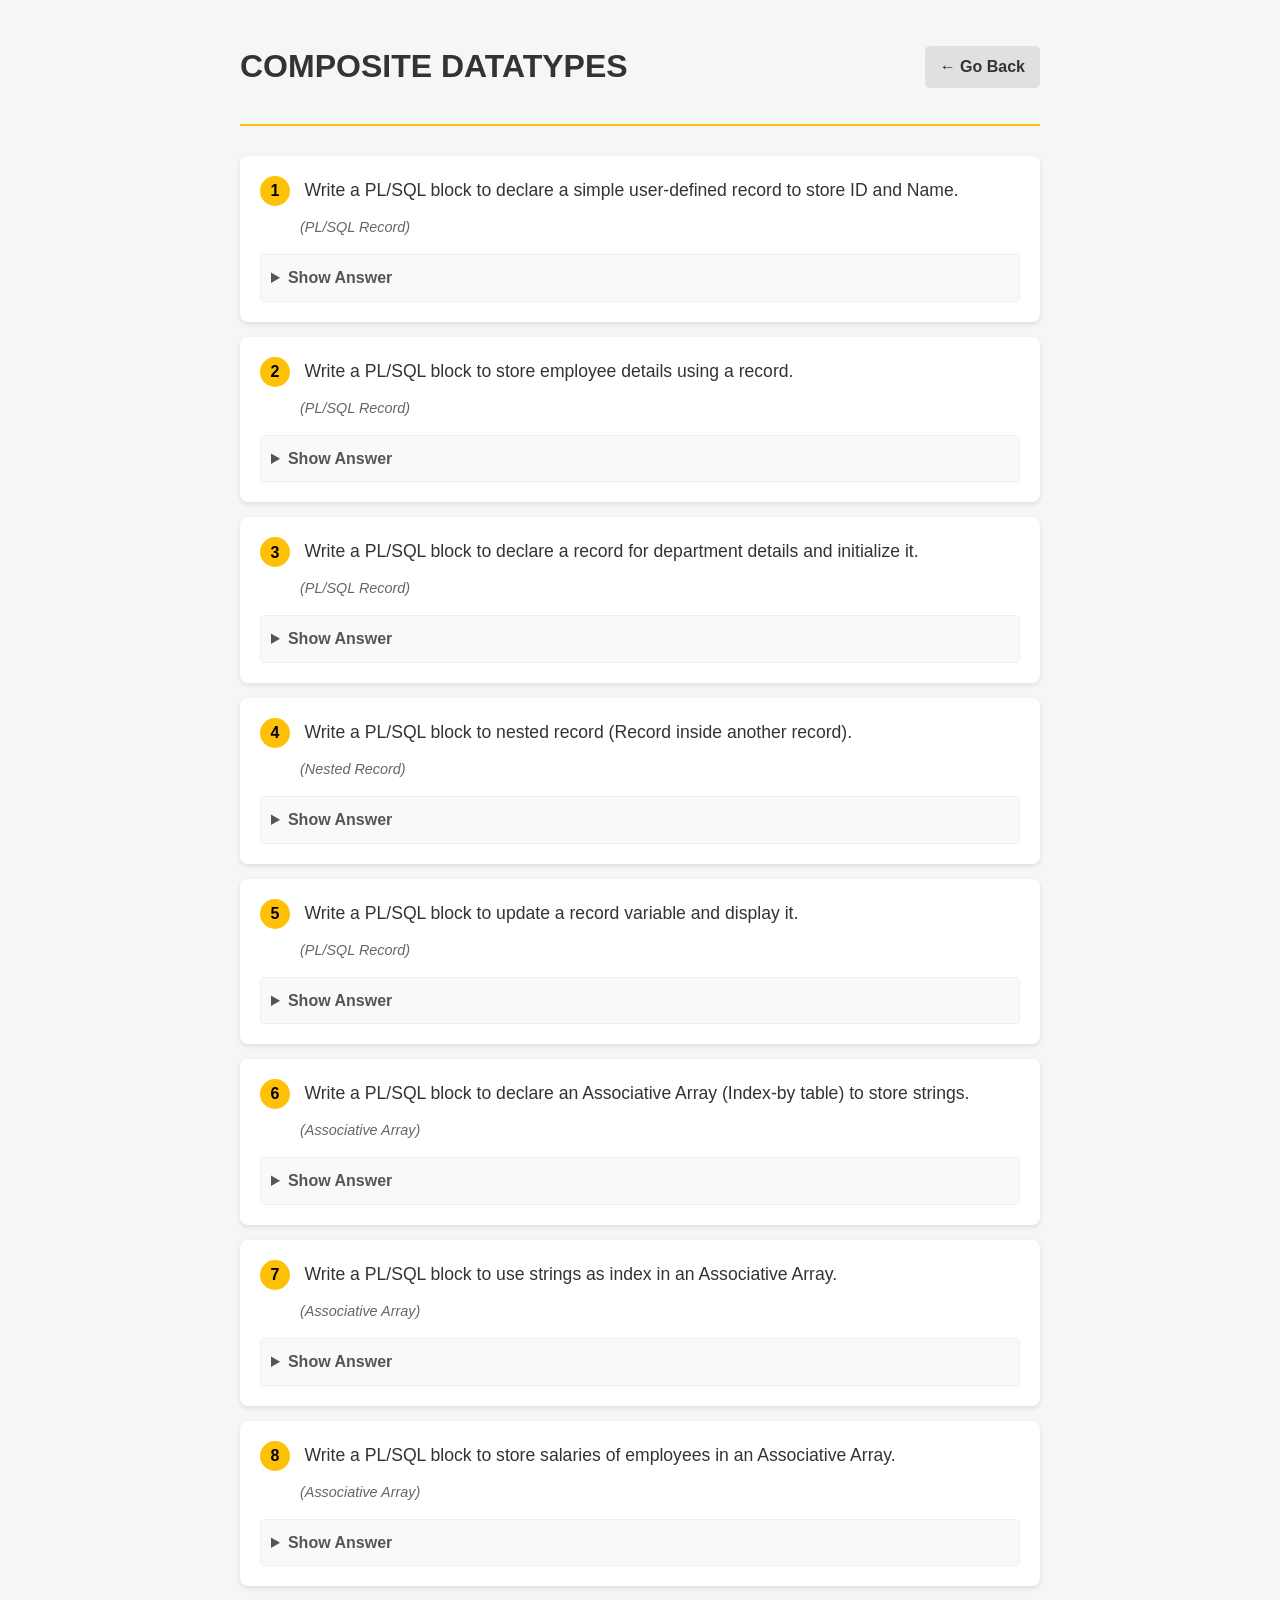
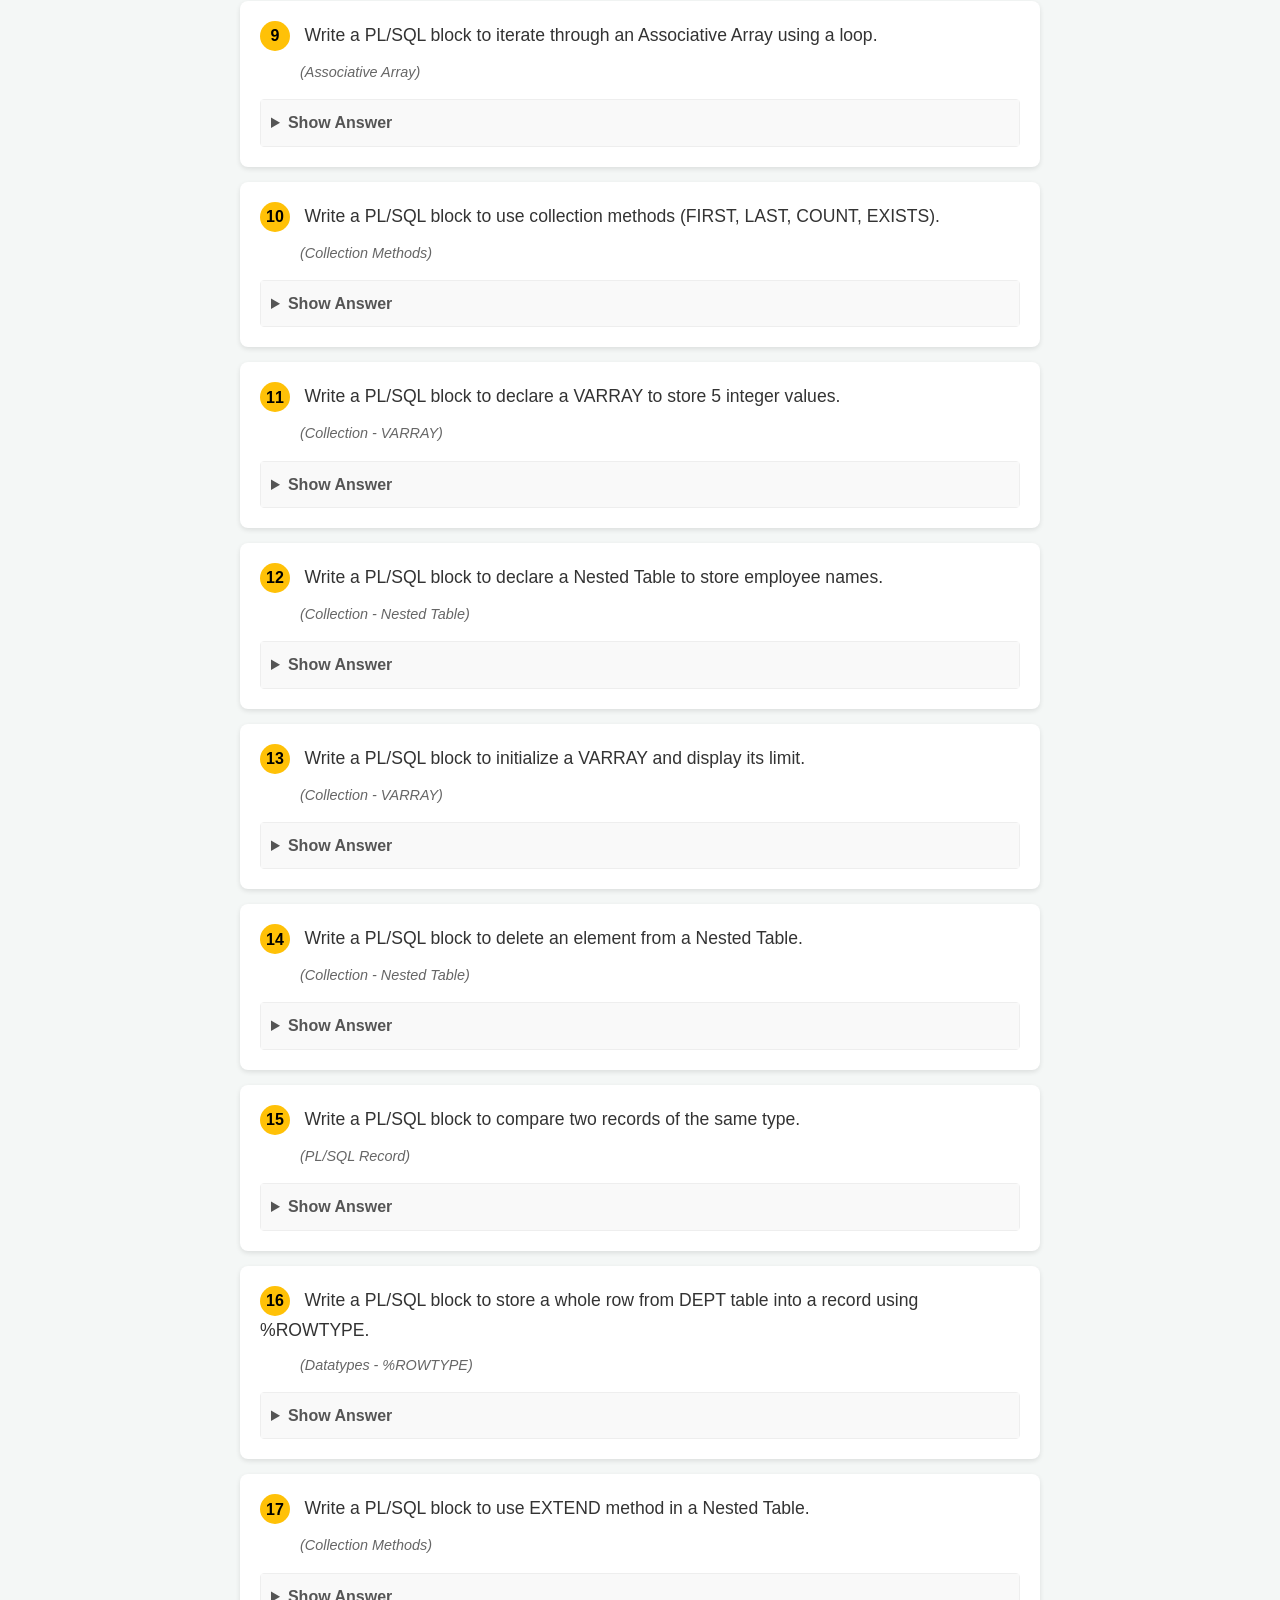
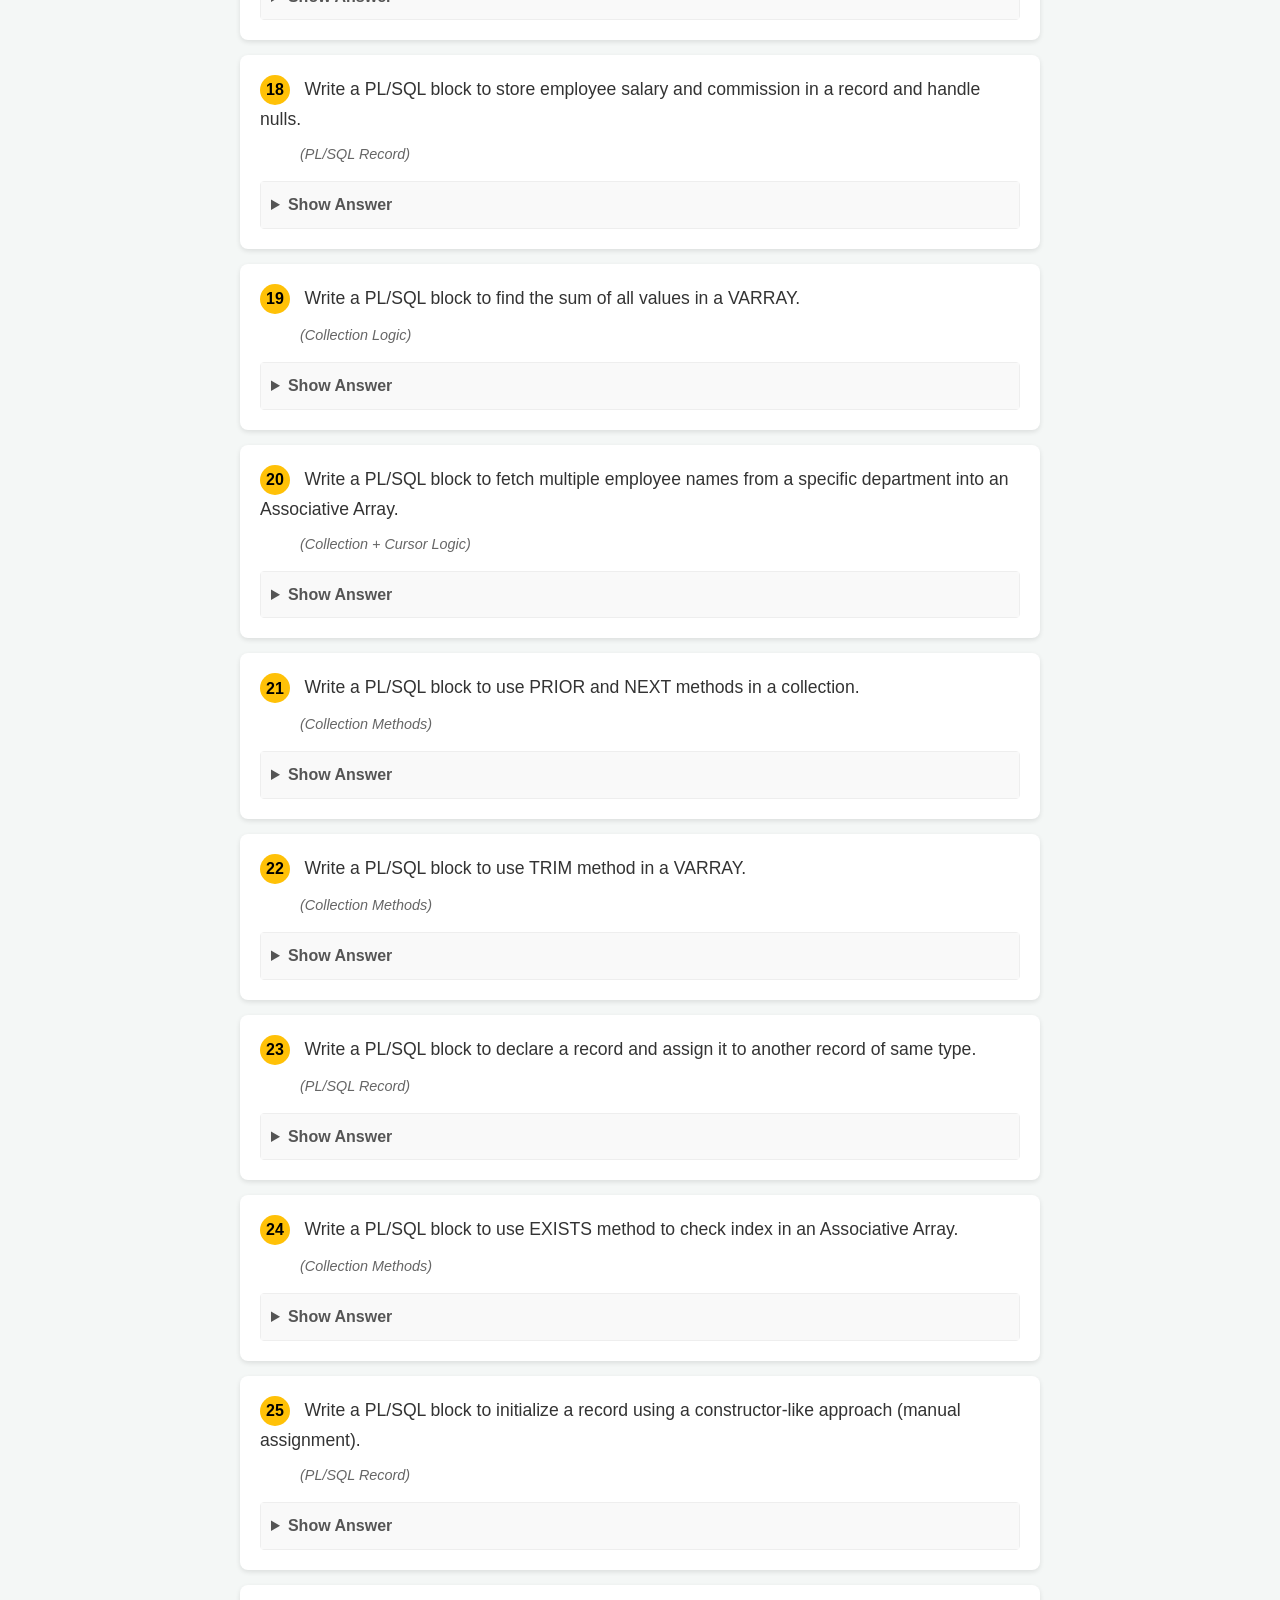
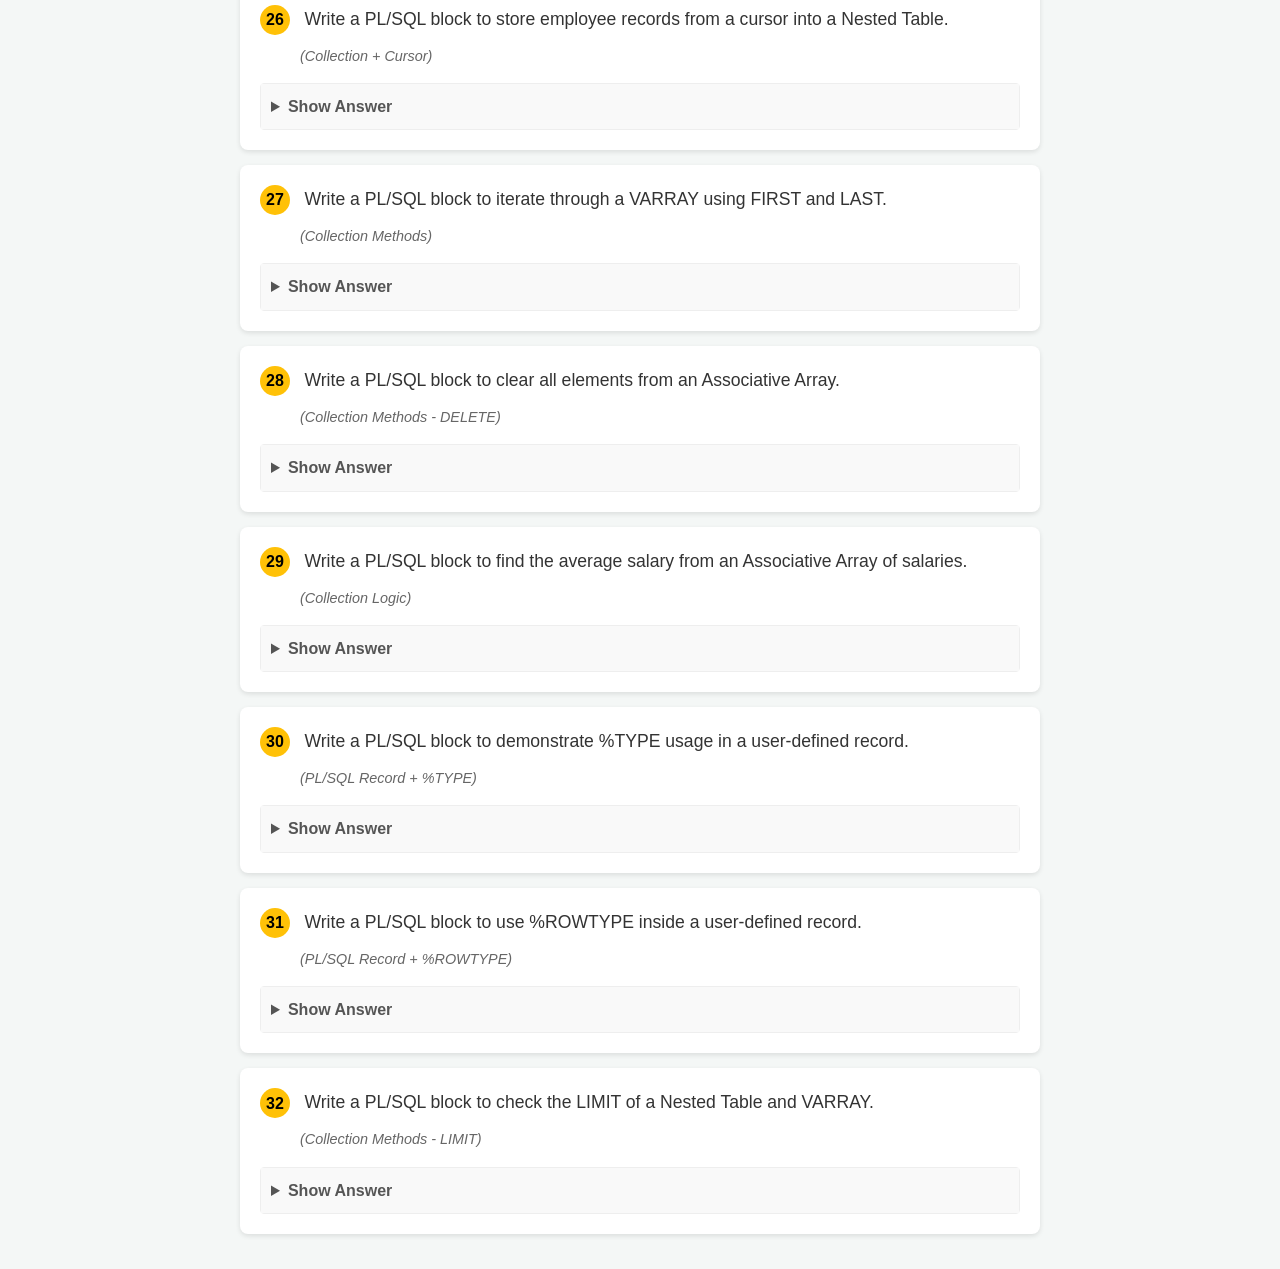
==== eighteen.html @ 28d4a794 "Add files via upload" ====
<!DOCTYPE html>
<html lang="en">
<head>
    <meta charset="UTF-8">
    <meta name="viewport" content="width=device-width, initial-scale=1.0">
    <title>PL/SQL Composite Datatypes Practice</title>
    <style>
        body {
            font-family: 'Segoe UI', Tahoma, Geneva, Verdana, sans-serif;
            background-color: #f4f7f6;
            color: #333;
            line-height: 1.6;
            padding: 20px;
            max-width: 800px;
            margin: 0 auto;
        }

        .header {
            display: flex;
            align-items: center;
            justify-content: space-between;
            margin-bottom: 30px;
            border-bottom: 2px solid #ffc107;
            padding-bottom: 10px;
        }

        .back-btn {
            text-decoration: none;
            color: #333;
            background: #e0e0e0;
            padding: 8px 15px;
            border-radius: 5px;
            font-weight: bold;
            transition: background 0.3s;
        }

        .back-btn:hover {
            background: #d0d0d0;
        }

        .question-card {
            background: white;
            margin-bottom: 15px;
            padding: 20px;
            border-radius: 8px;
            box-shadow: 0 2px 5px rgba(0,0,0,0.1);
        }

        .q-number {
            background: #ffc107;
            color: #000;
            width: 30px;
            height: 30px;
            display: inline-flex;
            align-items: center;
            justify-content: center;
            border-radius: 50%;
            font-weight: bold;
            margin-right: 10px;
        }

        .q-text {
            font-weight: 500;
            font-size: 1.1rem;
        }

        .schema-note {
            display: block;
            font-size: 0.9rem;
            color: #666;
            margin: 10px 0 0 40px;
            font-style: italic;
        }

        details {
            margin-top: 15px;
            border: 1px solid #eee;
            border-radius: 4px;
        }

        summary {
            padding: 10px;
            cursor: pointer;
            background: #f9f9f9;
            font-weight: bold;
            color: #555;
            outline: none;
        }

        details[open] summary {
            border-bottom: 1px solid #eee;
        }

        .answer-content {
            padding: 15px;
            background: #282c34;
            color: #abb2bf;
            border-radius: 0 0 4px 4px;
            font-family: 'Courier New', Courier, monospace;
            white-space: pre-wrap;
        }

        code {
            color: #d19a66; 
        }
    </style>
</head>
<body>

    <div class="header">
        <h1>COMPOSITE DATATYPES</h1>
        <a href="javascript:history.back()" class="back-btn">← Go Back</a>
    </div>

    <div class="question-card">
        <span class="q-number">1</span>
        <span class="q-text">Write a PL/SQL block to declare a simple user-defined record to store ID and Name.</span>
        <span class="schema-note">(PL/SQL Record)</span>
        <details>
            <summary>Show Answer</summary>
            <div class="answer-content">
DECLARE
  TYPE emp_rectype IS RECORD (
    id   NUMBER,
    name VARCHAR2(20)
  );
  v_emp emp_rectype;
BEGIN
  v_emp.id := 101;
  v_emp.name := 'RAHUL';
  DBMS_OUTPUT.PUT_LINE('ID: ' || v_emp.id || ' Name: ' || v_emp.name);
END;
            </div>
        </details>
    </div>

    <div class="question-card">
        <span class="q-number">2</span>
        <span class="q-text">Write a PL/SQL block to store employee details using a record.</span>
        <span class="schema-note">(PL/SQL Record)</span>
        <details>
            <summary>Show Answer</summary>
            <div class="answer-content">
DECLARE
  TYPE emp_detail_type IS RECORD (
    ename emp.ename%TYPE,
    job   emp.job%TYPE,
    sal   emp.sal%TYPE
  );
  v_emp emp_detail_type;
BEGIN
  SELECT ename, job, sal INTO v_emp 
  FROM emp WHERE empno = 7839;
  
  DBMS_OUTPUT.PUT_LINE('Name: ' || v_emp.ename || ' Job: ' || v_emp.job);
END;
            </div>
        </details>
    </div>

    <div class="question-card">
        <span class="q-number">3</span>
        <span class="q-text">Write a PL/SQL block to declare a record for department details and initialize it.</span>
        <span class="schema-note">(PL/SQL Record)</span>
        <details>
            <summary>Show Answer</summary>
            <div class="answer-content">
DECLARE
  TYPE dept_rectype IS RECORD (
    deptno NUMBER := 10,
    dname  VARCHAR2(20) := 'ACCOUNTING',
    loc    VARCHAR2(20) := 'NEW YORK'
  );
  v_dept dept_rectype;
BEGIN
  DBMS_OUTPUT.PUT_LINE('Dept: ' || v_dept.dname || ' at ' || v_dept.loc);
END;
            </div>
        </details>
    </div>

    <div class="question-card">
        <span class="q-number">4</span>
        <span class="q-text">Write a PL/SQL block to nested record (Record inside another record).</span>
        <span class="schema-note">(Nested Record)</span>
        <details>
            <summary>Show Answer</summary>
            <div class="answer-content">
DECLARE
  TYPE name_type IS RECORD (
    fname VARCHAR2(20),
    lname VARCHAR2(20)
  );
  TYPE emp_type IS RECORD (
    id       NUMBER,
    full_name name_type
  );
  v_emp emp_type;
BEGIN
  v_emp.id := 1;
  v_emp.full_name.fname := 'John';
  v_emp.full_name.lname := 'Doe';
  DBMS_OUTPUT.PUT_LINE('Emp: ' || v_emp.full_name.fname || ' ' || v_emp.full_name.lname);
END;
            </div>
        </details>
    </div>

    <div class="question-card">
        <span class="q-number">5</span>
        <span class="q-text">Write a PL/SQL block to update a record variable and display it.</span>
        <span class="schema-note">(PL/SQL Record)</span>
        <details>
            <summary>Show Answer</summary>
            <div class="answer-content">
DECLARE
  TYPE info_type IS RECORD (val NUMBER);
  v_info info_type;
BEGIN
  v_info.val := 100;
  v_info.val := v_info.val + 50;
  DBMS_OUTPUT.PUT_LINE('Updated Value: ' || v_info.val);
END;
            </div>
        </details>
    </div>

    <div class="question-card">
        <span class="q-number">6</span>
        <span class="q-text">Write a PL/SQL block to declare an Associative Array (Index-by table) to store strings.</span>
        <span class="schema-note">(Associative Array)</span>
        <details>
            <summary>Show Answer</summary>
            <div class="answer-content">
DECLARE
  TYPE city_table IS TABLE OF VARCHAR2(20) INDEX BY BINARY_INTEGER;
  v_cities city_table;
BEGIN
  v_cities(1) := 'Mumbai';
  v_cities(2) := 'Delhi';
  DBMS_OUTPUT.PUT_LINE('City 1: ' || v_cities(1));
  DBMS_OUTPUT.PUT_LINE('City 2: ' || v_cities(2));
END;
            </div>
        </details>
    </div>

    <div class="question-card">
        <span class="q-number">7</span>
        <span class="q-text">Write a PL/SQL block to use strings as index in an Associative Array.</span>
        <span class="schema-note">(Associative Array)</span>
        <details>
            <summary>Show Answer</summary>
            <div class="answer-content">
DECLARE
  TYPE capital_table IS TABLE OF VARCHAR2(20) INDEX BY VARCHAR2(20);
  v_capitals capital_table;
BEGIN
  v_capitals('India') := 'New Delhi';
  v_capitals('France') := 'Paris';
  DBMS_OUTPUT.PUT_LINE('Capital of India: ' || v_capitals('India'));
END;
            </div>
        </details>
    </div>

    <div class="question-card">
        <span class="q-number">8</span>
        <span class="q-text">Write a PL/SQL block to store salaries of employees in an Associative Array.</span>
        <span class="schema-note">(Associative Array)</span>
        <details>
            <summary>Show Answer</summary>
            <div class="answer-content">
DECLARE
  TYPE sal_type IS TABLE OF NUMBER INDEX BY BINARY_INTEGER;
  v_salaries sal_type;
BEGIN
  v_salaries(7369) := 800;
  v_salaries(7902) := 3000;
  DBMS_OUTPUT.PUT_LINE('Salary of 7902: ' || v_salaries(7902));
END;
            </div>
        </details>
    </div>

    <div class="question-card">
        <span class="q-number">9</span>
        <span class="q-text">Write a PL/SQL block to iterate through an Associative Array using a loop.</span>
        <span class="schema-note">(Associative Array)</span>
        <details>
            <summary>Show Answer</summary>
            <div class="answer-content">
DECLARE
  TYPE num_table IS TABLE OF NUMBER INDEX BY BINARY_INTEGER;
  v_nums num_table;
BEGIN
  v_nums(10) := 100;
  v_nums(20) := 200;
  v_nums(30) := 300;
  
  FOR i IN v_nums.FIRST .. v_nums.LAST LOOP
    IF v_nums.EXISTS(i) THEN
      DBMS_OUTPUT.PUT_LINE('Index ' || i || ' Value ' || v_nums(i));
    END IF;
  END LOOP;
END;
            </div>
        </details>
    </div>

    <div class="question-card">
        <span class="q-number">10</span>
        <span class="q-text">Write a PL/SQL block to use collection methods (FIRST, LAST, COUNT, EXISTS).</span>
        <span class="schema-note">(Collection Methods)</span>
        <details>
            <summary>Show Answer</summary>
            <div class="answer-content">
DECLARE
  TYPE my_coll IS TABLE OF VARCHAR2(10) INDEX BY BINARY_INTEGER;
  v_data my_coll;
BEGIN
  v_data(1) := 'A';
  v_data(5) := 'E';
  
  DBMS_OUTPUT.PUT_LINE('Count: ' || v_data.COUNT);
  DBMS_OUTPUT.PUT_LINE('First Index: ' || v_data.FIRST);
  DBMS_OUTPUT.PUT_LINE('Last Index: ' || v_data.LAST);
  
  IF v_data.EXISTS(5) THEN
    DBMS_OUTPUT.PUT_LINE('Index 5 exists');
  END IF;
END;
            </div>
        </details>
    </div>
    <div class="question-card">
        <span class="q-number">11</span>
        <span class="q-text">Write a PL/SQL block to declare a VARRAY to store 5 integer values.</span>
        <span class="schema-note">(Collection - VARRAY)</span>
        <details>
            <summary>Show Answer</summary>
            <div class="answer-content">
DECLARE
  TYPE int_varray IS VARRAY(5) OF NUMBER;
  v_nums int_varray := int_varray(10, 20, 30, 40, 50);
BEGIN
  FOR i IN 1..v_nums.COUNT LOOP
    DBMS_OUTPUT.PUT_LINE('Value ' || i || ': ' || v_nums(i));
  END LOOP;
END;
            </div>
        </details>
    </div>

    <div class="question-card">
        <span class="q-number">12</span>
        <span class="q-text">Write a PL/SQL block to declare a Nested Table to store employee names.</span>
        <span class="schema-note">(Collection - Nested Table)</span>
        <details>
            <summary>Show Answer</summary>
            <div class="answer-content">
DECLARE
  TYPE name_nested IS TABLE OF VARCHAR2(20);
  v_names name_nested := name_nested('SMITH', 'ALLEN', 'WARD');
BEGIN
  v_names.EXTEND; -- Add space for one more
  v_names(4) := 'JONES';
  
  FOR i IN 1..v_names.COUNT LOOP
    DBMS_OUTPUT.PUT_LINE('Name: ' || v_names(i));
  END LOOP;
END;
            </div>
        </details>
    </div>

    <div class="question-card">
        <span class="q-number">13</span>
        <span class="q-text">Write a PL/SQL block to initialize a VARRAY and display its limit.</span>
        <span class="schema-note">(Collection - VARRAY)</span>
        <details>
            <summary>Show Answer</summary>
            <div class="answer-content">
DECLARE
  TYPE my_varray IS VARRAY(10) OF VARCHAR2(10);
  v_list my_varray := my_varray('A', 'B');
BEGIN
  DBMS_OUTPUT.PUT_LINE('Current Count: ' || v_list.COUNT);
  DBMS_OUTPUT.PUT_LINE('Max Limit: ' || v_list.LIMIT);
END;
            </div>
        </details>
    </div>

    <div class="question-card">
        <span class="q-number">14</span>
        <span class="q-text">Write a PL/SQL block to delete an element from a Nested Table.</span>
        <span class="schema-note">(Collection - Nested Table)</span>
        <details>
            <summary>Show Answer</summary>
            <div class="answer-content">
DECLARE
  TYPE num_nested IS TABLE OF NUMBER;
  v_nums num_nested := num_nested(10, 20, 30, 40);
BEGIN
  v_nums.DELETE(2); -- Deletes element at index 2 (20)
  
  IF v_nums.EXISTS(2) THEN
     DBMS_OUTPUT.PUT_LINE('Index 2 exists');
  ELSE
     DBMS_OUTPUT.PUT_LINE('Index 2 was deleted');
  END IF;
  DBMS_OUTPUT.PUT_LINE('Total remaining: ' || v_nums.COUNT);
END;
            </div>
        </details>
    </div>

    <div class="question-card">
        <span class="q-number">15</span>
        <span class="q-text">Write a PL/SQL block to compare two records of the same type.</span>
        <span class="schema-note">(PL/SQL Record)</span>
        <details>
            <summary>Show Answer</summary>
            <div class="answer-content">
DECLARE
  TYPE item_rectype IS RECORD (id NUMBER, name VARCHAR2(10));
  r1 item_rectype;
  r2 item_rectype;
BEGIN
  r1.id := 1; r1.name := 'Apple';
  r2.id := 1; r2.name := 'Apple';

  -- Records cannot be compared directly with '=' in all versions.
  -- Check individual fields:
  IF r1.id = r2.id AND r1.name = r2.name THEN
    DBMS_OUTPUT.PUT_LINE('Records match');
  END IF;
END;
            </div>
        </details>
    </div>

    <div class="question-card">
        <span class="q-number">16</span>
        <span class="q-text">Write a PL/SQL block to store a whole row from DEPT table into a record using %ROWTYPE.</span>
        <span class="schema-note">(Datatypes - %ROWTYPE)</span>
        <details>
            <summary>Show Answer</summary>
            <div class="answer-content">
DECLARE
  v_dept_rec DEPT%ROWTYPE;
BEGIN
  SELECT * INTO v_dept_rec FROM DEPT WHERE DEPTNO = 10;
  DBMS_OUTPUT.PUT_LINE('Dept: ' || v_dept_rec.DNAME || ' | Loc: ' || v_dept_rec.LOC);
END;
            </div>
        </details>
    </div>

    <div class="question-card">
        <span class="q-number">17</span>
        <span class="q-text">Write a PL/SQL block to use EXTEND method in a Nested Table.</span>
        <span class="schema-note">(Collection Methods)</span>
        <details>
            <summary>Show Answer</summary>
            <div class="answer-content">
DECLARE
  TYPE task_list IS TABLE OF VARCHAR2(20);
  v_tasks task_list := task_list('Code');
BEGIN
  v_tasks.EXTEND; -- Adds one null element
  v_tasks(2) := 'Test';
  
  v_tasks.EXTEND(2); -- Adds two more null elements
  v_tasks(3) := 'Deploy';
  v_tasks(4) := 'Debug';

  DBMS_OUTPUT.PUT_LINE('Count after extend: ' || v_tasks.COUNT);
END;
            </div>
        </details>
    </div>

    <div class="question-card">
        <span class="q-number">18</span>
        <span class="q-text">Write a PL/SQL block to store employee salary and commission in a record and handle nulls.</span>
        <span class="schema-note">(PL/SQL Record)</span>
        <details>
            <summary>Show Answer</summary>
            <div class="answer-content">
DECLARE
  TYPE pay_rectype IS RECORD (sal NUMBER, comm NUMBER);
  v_pay pay_rectype;
BEGIN
  SELECT SAL, COMM INTO v_pay FROM EMP WHERE EMPNO = 7369;
  DBMS_OUTPUT.PUT_LINE('Sal: ' || v_pay.sal);
  DBMS_OUTPUT.PUT_LINE('Comm: ' || NVL(v_pay.comm, 0));
END;
            </div>
        </details>
    </div>

    <div class="question-card">
        <span class="q-number">19</span>
        <span class="q-text">Write a PL/SQL block to find the sum of all values in a VARRAY.</span>
        <span class="schema-note">(Collection Logic)</span>
        <details>
            <summary>Show Answer</summary>
            <div class="answer-content">
DECLARE
  TYPE num_va IS VARRAY(5) OF NUMBER;
  v_list num_va := num_va(5, 10, 15, 20, 25);
  v_total NUMBER := 0;
BEGIN
  FOR i IN 1..v_list.COUNT LOOP
    v_total := v_total + v_list(i);
  END LOOP;
  DBMS_OUTPUT.PUT_LINE('Sum of Varray: ' || v_total);
END;
            </div>
        </details>
    </div>

    <div class="question-card">
        <span class="q-number">20</span>
        <span class="q-text">Write a PL/SQL block to fetch multiple employee names from a specific department into an Associative Array.</span>
        <span class="schema-note">(Collection + Cursor Logic)</span>
        <details>
            <summary>Show Answer</summary>
            <div class="answer-content">
DECLARE
  TYPE name_table IS TABLE OF VARCHAR2(20) INDEX BY BINARY_INTEGER;
  v_names name_table;
  v_idx NUMBER := 1;
BEGIN
  FOR r IN (SELECT ENAME FROM EMP WHERE DEPTNO = 20) LOOP
    v_names(v_idx) := r.ENAME;
    DBMS_OUTPUT.PUT_LINE('Stored: ' || v_names(v_idx));
    v_idx := v_idx + 1;
  END LOOP;
END;
            </div>
        </details>
    </div>
    <div class="question-card">
        <span class="q-number">21</span>
        <span class="q-text">Write a PL/SQL block to use PRIOR and NEXT methods in a collection.</span>
        <span class="schema-note">(Collection Methods)</span>
        <details>
            <summary>Show Answer</summary>
            <div class="answer-content">
DECLARE
  TYPE num_table IS TABLE OF NUMBER INDEX BY BINARY_INTEGER;
  v_nums num_table;
  v_idx  NUMBER;
BEGIN
  v_nums(10) := 100;
  v_nums(20) := 200;
  v_nums(30) := 300;

  DBMS_OUTPUT.PUT_LINE('Next after 10: ' || v_nums.NEXT(10));
  DBMS_OUTPUT.PUT_LINE('Prior before 30: ' || v_nums.PRIOR(30));
END;
            </div>
        </details>
    </div>

    <div class="question-card">
        <span class="q-number">22</span>
        <span class="q-text">Write a PL/SQL block to use TRIM method in a VARRAY.</span>
        <span class="schema-note">(Collection Methods)</span>
        <details>
            <summary>Show Answer</summary>
            <div class="answer-content">
DECLARE
  TYPE my_va IS VARRAY(5) OF VARCHAR2(10);
  v_list my_va := my_va('A', 'B', 'C', 'D');
BEGIN
  v_list.TRIM(1); -- Removes the last element ('D')
  DBMS_OUTPUT.PUT_LINE('Count after TRIM(1): ' || v_list.COUNT);
  
  v_list.TRIM;    -- Removes one more ('C')
  DBMS_OUTPUT.PUT_LINE('Count after TRIM: ' || v_list.COUNT);
END;
            </div>
        </details>
    </div>

    <div class="question-card">
        <span class="q-number">23</span>
        <span class="q-text">Write a PL/SQL block to declare a record and assign it to another record of same type.</span>
        <span class="schema-note">(PL/SQL Record)</span>
        <details>
            <summary>Show Answer</summary>
            <div class="answer-content">
DECLARE
  TYPE rec_type IS RECORD (id NUMBER, val VARCHAR2(10));
  r1 rec_type;
  r2 rec_type;
BEGIN
  r1.id := 1; r1.val := 'Test';
  
  r2 := r1; -- Direct assignment of whole record
  
  DBMS_OUTPUT.PUT_LINE('Record 2 ID: ' || r2.id || ' Val: ' || r2.val);
END;
            </div>
        </details>
    </div>

    <div class="question-card">
        <span class="q-number">24</span>
        <span class="q-text">Write a PL/SQL block to use EXISTS method to check index in an Associative Array.</span>
        <span class="schema-note">(Collection Methods)</span>
        <details>
            <summary>Show Answer</summary>
            <div class="answer-content">
DECLARE
  TYPE map_type IS TABLE OF NUMBER INDEX BY BINARY_INTEGER;
  v_map map_type;
BEGIN
  v_map(1) := 100;
  
  IF v_map.EXISTS(1) THEN
    DBMS_OUTPUT.PUT_LINE('Index 1 exists with value: ' || v_map(1));
  END IF;
  
  IF NOT v_map.EXISTS(2) THEN
    DBMS_OUTPUT.PUT_LINE('Index 2 does not exist');
  END IF;
END;
            </div>
        </details>
    </div>

    <div class="question-card">
        <span class="q-number">25</span>
        <span class="q-text">Write a PL/SQL block to initialize a record using a constructor-like approach (manual assignment).</span>
        <span class="schema-note">(PL/SQL Record)</span>
        <details>
            <summary>Show Answer</summary>
            <div class="answer-content">
DECLARE
  TYPE student_rec IS RECORD (name VARCHAR2(20), roll NUMBER);
  v_std student_rec;
BEGIN
  -- Manual initialization
  v_std.name := 'ROHIT';
  v_std.roll := 101;
  
  DBMS_OUTPUT.PUT_LINE('Student: ' || v_std.name || ' Roll: ' || v_std.roll);
END;
            </div>
        </details>
    </div>

    <div class="question-card">
        <span class="q-number">26</span>
        <span class="q-text">Write a PL/SQL block to store employee records from a cursor into a Nested Table.</span>
        <span class="schema-note">(Collection + Cursor)</span>
        <details>
            <summary>Show Answer</summary>
            <div class="answer-content">
DECLARE
  TYPE emp_tab IS TABLE OF EMP%ROWTYPE;
  v_emps emp_tab := emp_tab();
BEGIN
  FOR r IN (SELECT * FROM EMP WHERE DEPTNO = 30) LOOP
    v_emps.EXTEND;
    v_emps(v_emps.LAST) := r;
  END LOOP;
  
  DBMS_OUTPUT.PUT_LINE('Stored ' || v_emps.COUNT || ' employees from Dept 30');
END;
            </div>
        </details>
    </div>

    <div class="question-card">
        <span class="q-number">27</span>
        <span class="q-text">Write a PL/SQL block to iterate through a VARRAY using FIRST and LAST.</span>
        <span class="schema-note">(Collection Methods)</span>
        <details>
            <summary>Show Answer</summary>
            <div class="answer-content">
DECLARE
  TYPE color_va IS VARRAY(3) OF VARCHAR2(10);
  v_colors color_va := color_va('Red', 'Green', 'Blue');
BEGIN
  FOR i IN v_colors.FIRST .. v_colors.LAST LOOP
    DBMS_OUTPUT.PUT_LINE('Color ' || i || ': ' || v_colors(i));
  END LOOP;
END;
            </div>
        </details>
    </div>

    <div class="question-card">
        <span class="q-number">28</span>
        <span class="q-text">Write a PL/SQL block to clear all elements from an Associative Array.</span>
        <span class="schema-note">(Collection Methods - DELETE)</span>
        <details>
            <summary>Show Answer</summary>
            <div class="answer-content">
DECLARE
  TYPE data_table IS TABLE OF NUMBER INDEX BY BINARY_INTEGER;
  v_data data_table;
BEGIN
  v_data(1) := 10; v_data(2) := 20;
  v_data.DELETE; -- Removes all elements
  
  DBMS_OUTPUT.PUT_LINE('Count after delete all: ' || v_data.COUNT);
END;
            </div>
        </details>
    </div>

    <div class="question-card">
        <span class="q-number">29</span>
        <span class="q-text">Write a PL/SQL block to find the average salary from an Associative Array of salaries.</span>
        <span class="schema-note">(Collection Logic)</span>
        <details>
            <summary>Show Answer</summary>
            <div class="answer-content">
DECLARE
  TYPE sal_list IS TABLE OF NUMBER INDEX BY BINARY_INTEGER;
  v_sals sal_list;
  v_total NUMBER := 0;
BEGIN
  v_sals(1) := 1000; v_sals(2) := 2000; v_sals(3) := 3000;
  
  FOR i IN 1..v_sals.COUNT LOOP
    v_total := v_total + v_sals(i);
  END LOOP;
  
  DBMS_OUTPUT.PUT_LINE('Average Salary: ' || (v_total / v_sals.COUNT));
END;
            </div>
        </details>
    </div>

    <div class="question-card">
        <span class="q-number">30</span>
        <span class="q-text">Write a PL/SQL block to demonstrate %TYPE usage in a user-defined record.</span>
        <span class="schema-note">(PL/SQL Record + %TYPE)</span>
        <details>
            <summary>Show Answer</summary>
            <div class="answer-content">
DECLARE
  TYPE emp_short_rec IS RECORD (
    name  EMP.ENAME%TYPE,
    salary EMP.SAL%TYPE
  );
  v_info emp_short_rec;
BEGIN
  SELECT ENAME, SAL INTO v_info FROM EMP WHERE EMPNO = 7788;
  DBMS_OUTPUT.PUT_LINE('Emp: ' || v_info.name || ' earns ' || v_info.salary);
END;
            </div>
        </details>
    </div>
    <div class="question-card">
        <span class="q-number">31</span>
        <span class="q-text">Write a PL/SQL block to use %ROWTYPE inside a user-defined record.</span>
        <span class="schema-note">(PL/SQL Record + %ROWTYPE)</span>
        <details>
            <summary>Show Answer</summary>
            <div class="answer-content">
DECLARE
  TYPE complex_rectype IS RECORD (
    emp_data EMP%ROWTYPE,
    dept_name VARCHAR2(20)
  );
  v_info complex_rectype;
BEGIN
  -- Fetch table row into the nested record field
  SELECT * INTO v_info.emp_data FROM EMP WHERE EMPNO = 7788;
  v_info.dept_name := 'RESEARCH';

  DBMS_OUTPUT.PUT_LINE('Employee: ' || v_info.emp_data.ENAME);
  DBMS_OUTPUT.PUT_LINE('Department: ' || v_info.dept_name);
END;
            </div>
        </details>
    </div>

    <div class="question-card">
        <span class="q-number">32</span>
        <span class="q-text">Write a PL/SQL block to check the LIMIT of a Nested Table and VARRAY.</span>
        <span class="schema-note">(Collection Methods - LIMIT)</span>
        <details>
            <summary>Show Answer</summary>
            <div class="answer-content">
DECLARE
  TYPE nt_type IS TABLE OF NUMBER;
  TYPE va_type IS VARRAY(10) OF NUMBER;
  
  v_nt nt_type := nt_type(1,2,3);
  v_va va_type := va_type(1,2,3);
BEGIN
  -- Nested Tables have no limit (returns NULL)
  DBMS_OUTPUT.PUT_LINE('Nested Table Limit: ' || NVL(TO_CHAR(v_nt.LIMIT), 'No Limit'));
  
  -- VARRAYs return the defined maximum size
  DBMS_OUTPUT.PUT_LINE('VARRAY Limit: ' || v_va.LIMIT);
END;
            </div>
        </details>
    </div>

</body>
</html>
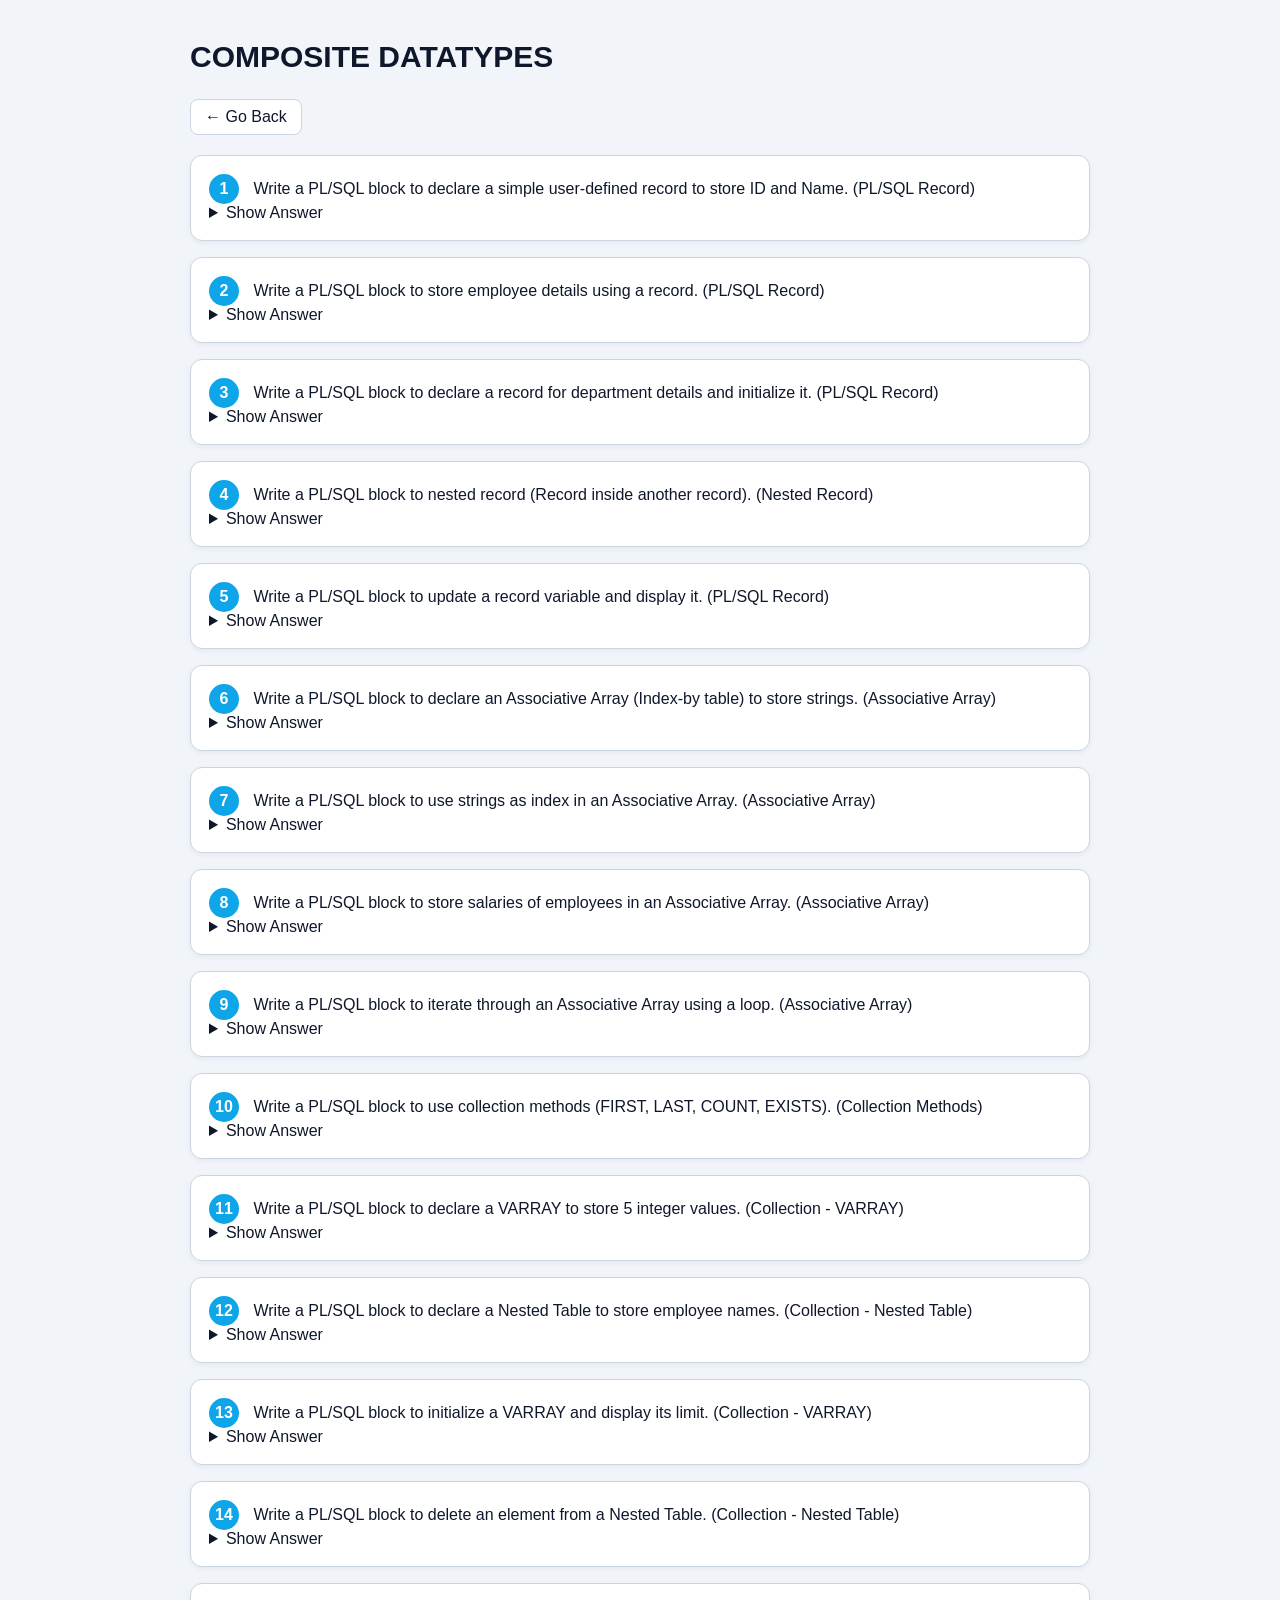
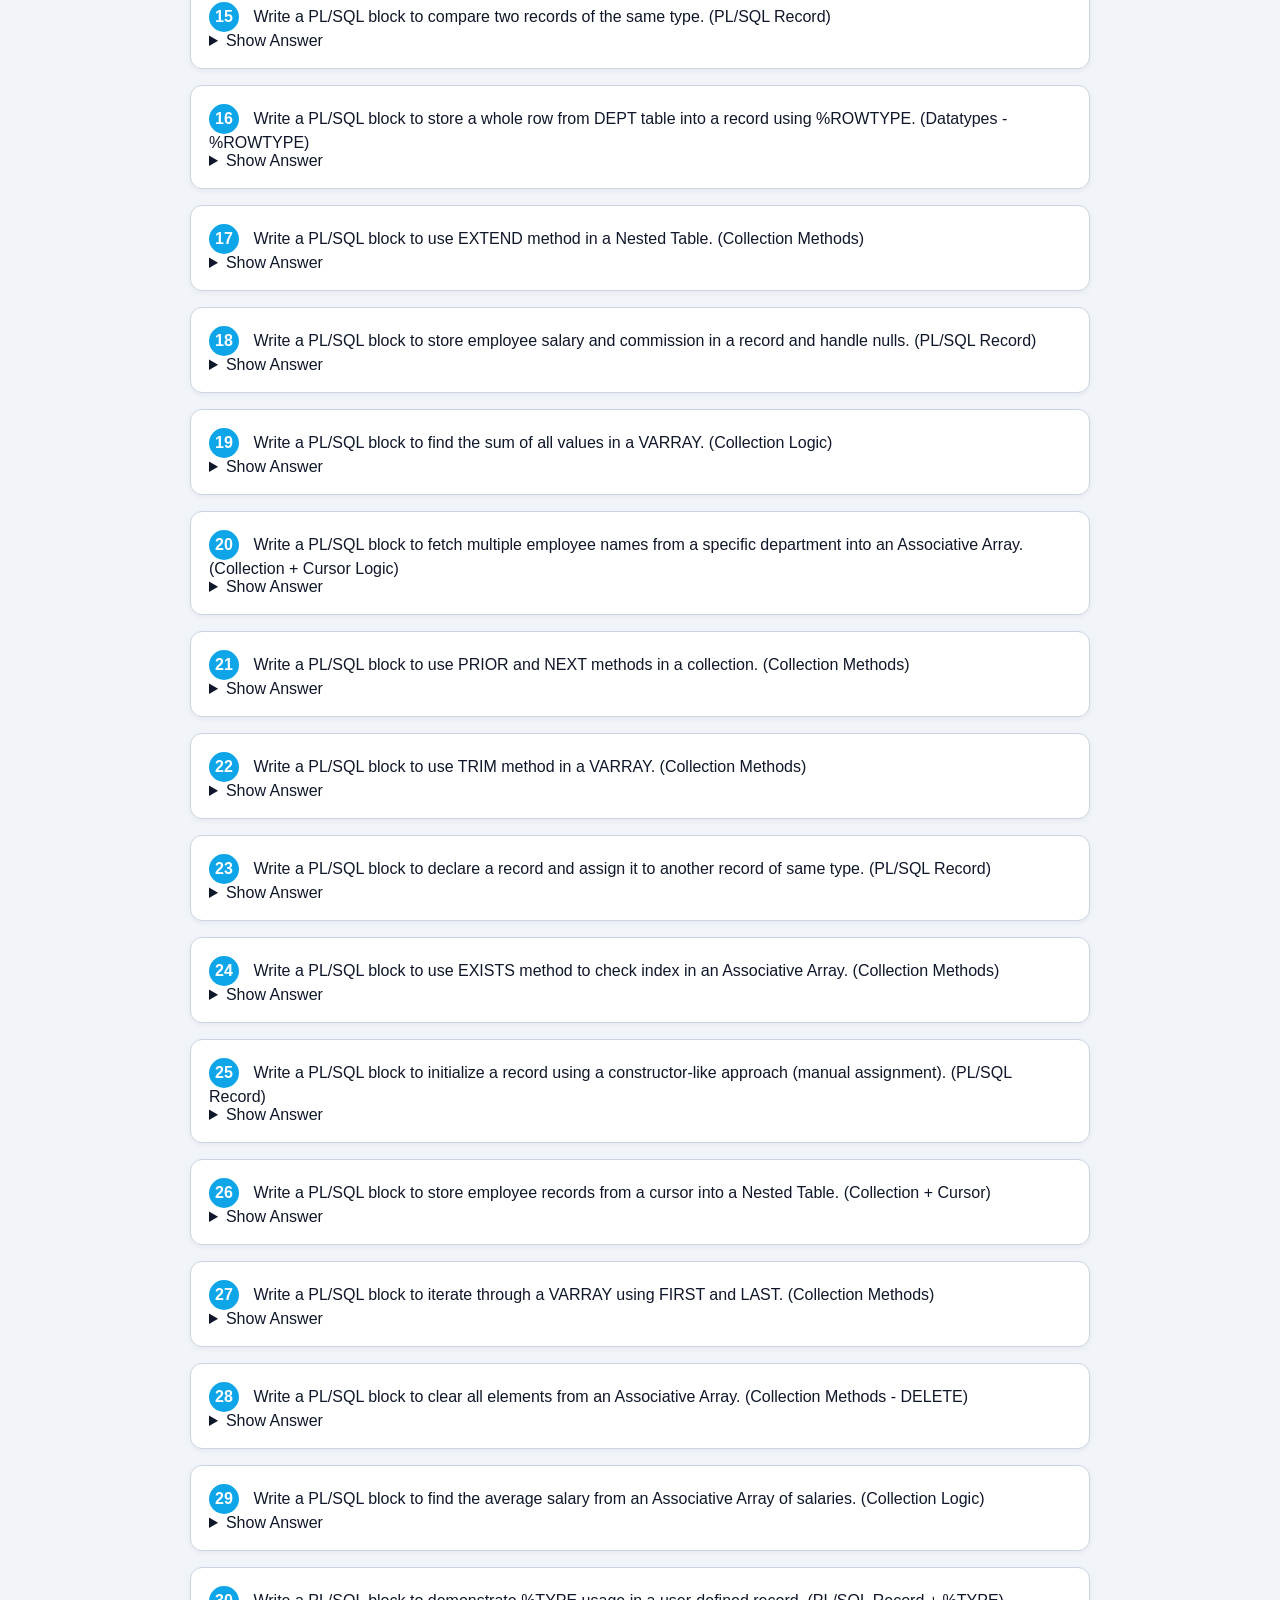
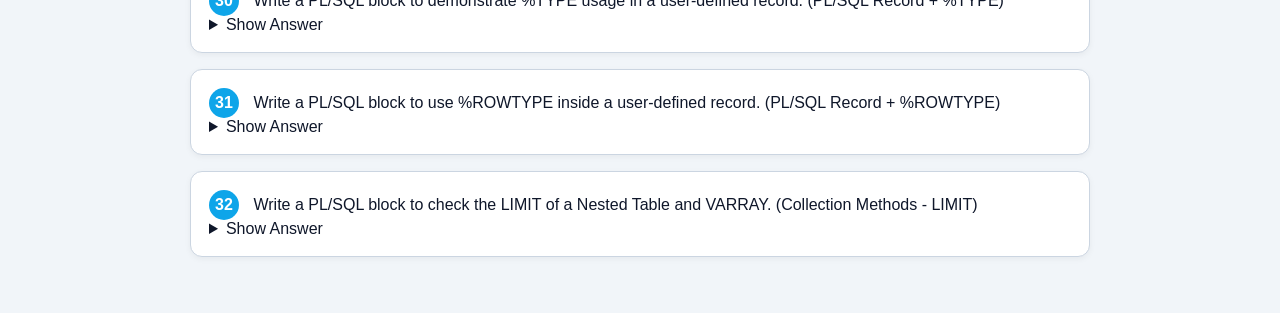
==== commit 814dcb89: "eighteen.html" ====
--- a/eighteen.html
+++ b/eighteen.html
@@ -1,108 +1,12 @@
 <!DOCTYPE html>
 <html lang="en">
 <head>
+    <link rel="stylesheet" href="style.css">
     <meta charset="UTF-8">
     <meta name="viewport" content="width=device-width, initial-scale=1.0">
     <title>PL/SQL Composite Datatypes Practice</title>
     <style>
-        body {
-            font-family: 'Segoe UI', Tahoma, Geneva, Verdana, sans-serif;
-            background-color: #f4f7f6;
-            color: #333;
-            line-height: 1.6;
-            padding: 20px;
-            max-width: 800px;
-            margin: 0 auto;
-        }
-
-        .header {
-            display: flex;
-            align-items: center;
-            justify-content: space-between;
-            margin-bottom: 30px;
-            border-bottom: 2px solid #ffc107;
-            padding-bottom: 10px;
-        }
-
-        .back-btn {
-            text-decoration: none;
-            color: #333;
-            background: #e0e0e0;
-            padding: 8px 15px;
-            border-radius: 5px;
-            font-weight: bold;
-            transition: background 0.3s;
-        }
-
-        .back-btn:hover {
-            background: #d0d0d0;
-        }
-
-        .question-card {
-            background: white;
-            margin-bottom: 15px;
-            padding: 20px;
-            border-radius: 8px;
-            box-shadow: 0 2px 5px rgba(0,0,0,0.1);
-        }
-
-        .q-number {
-            background: #ffc107;
-            color: #000;
-            width: 30px;
-            height: 30px;
-            display: inline-flex;
-            align-items: center;
-            justify-content: center;
-            border-radius: 50%;
-            font-weight: bold;
-            margin-right: 10px;
-        }
-
-        .q-text {
-            font-weight: 500;
-            font-size: 1.1rem;
-        }
-
-        .schema-note {
-            display: block;
-            font-size: 0.9rem;
-            color: #666;
-            margin: 10px 0 0 40px;
-            font-style: italic;
-        }
-
-        details {
-            margin-top: 15px;
-            border: 1px solid #eee;
-            border-radius: 4px;
-        }
-
-        summary {
-            padding: 10px;
-            cursor: pointer;
-            background: #f9f9f9;
-            font-weight: bold;
-            color: #555;
-            outline: none;
-        }
-
-        details[open] summary {
-            border-bottom: 1px solid #eee;
-        }
-
-        .answer-content {
-            padding: 15px;
-            background: #282c34;
-            color: #abb2bf;
-            border-radius: 0 0 4px 4px;
-            font-family: 'Courier New', Courier, monospace;
-            white-space: pre-wrap;
-        }
-
-        code {
-            color: #d19a66; 
-        }
+        
     </style>
 </head>
 <body>
@@ -810,4 +714,4 @@
     </div>
 
 </body>
-</html>+</html>
--- a/style.css
+++ b/style.css
@@ -0,0 +1,126 @@
+* {
+  margin: 0;
+  padding: 0;
+  box-sizing: border-box;
+  font-family: 'Segoe UI', sans-serif;
+}
+
+body {
+  background: #f1f5f9;
+  color: #0f172a;
+  padding: 40px 20px;
+}
+
+/* center content */
+body > * {
+  max-width: 900px;
+  margin: auto;
+}
+
+/* headings */
+h1 {
+  font-size: 30px;
+  margin-bottom: 25px;
+}
+
+/* back button */
+a {
+  text-decoration: none;
+}
+
+.back-btn, .back-link, header a {
+  display: inline-block;
+  margin-bottom: 20px;
+  padding: 8px 14px;
+  background: white;
+  border: 1px solid #cbd5e1;
+  border-radius: 8px;
+  color: #0f172a;
+}
+
+.back-btn:hover {
+  background: #e2e8f0;
+}
+
+/* REMOVE weird blue shapes */
+.card::before,
+.card::after,
+.qa-item::before,
+.qa-item::after {
+  display: none !important;
+  content: none !important;
+}
+
+/* cards */
+.card,
+.question-card,
+.qa-item {
+  background: white !important;
+  border: 1px solid #cbd5e1;
+  border-radius: 12px;
+  padding: 18px;
+  margin-bottom: 16px;
+  box-shadow: 0 2px 6px rgba(0,0,0,0.05);
+}
+
+/* number */
+.q-number {
+  background: #0ea5e9;
+  color: white;
+  width: 30px;
+  height: 30px;
+  display: inline-flex;
+  align-items: center;
+  justify-content: center;
+  border-radius: 50%;
+  font-weight: bold;
+  margin-right: 10px;
+}
+
+/* question text */
+.q-text, .question-text {
+  font-size: 16px;
+  margin-bottom: 6px;
+}
+
+/* schema */
+.table-info, .table-schema {
+  font-size: 13px;
+  color: #64748b;
+  margin-bottom: 4px;
+}
+
+/* remove weird headers */
+.question-btn {
+  background: none !important;
+  border: none;
+  color: #0f172a;
+}
+
+/* answers */
+.answer-content,
+.answer-panel,
+pre,
+code {
+  background: #f8fafc !important;
+  color: #0369a1;
+  border: 1px solid #cbd5e1;
+  border-radius: 8px;
+  padding: 14px;
+  margin-top: 10px;
+  font-family: monospace;
+}
+
+/* show answer button */
+button {
+  margin-top: 8px;
+  padding: 6px 10px;
+  border: 1px solid #cbd5e1;
+  background: white;
+  border-radius: 6px;
+  cursor: pointer;
+}
+
+button:hover {
+  background: #e2e8f0;
+}
